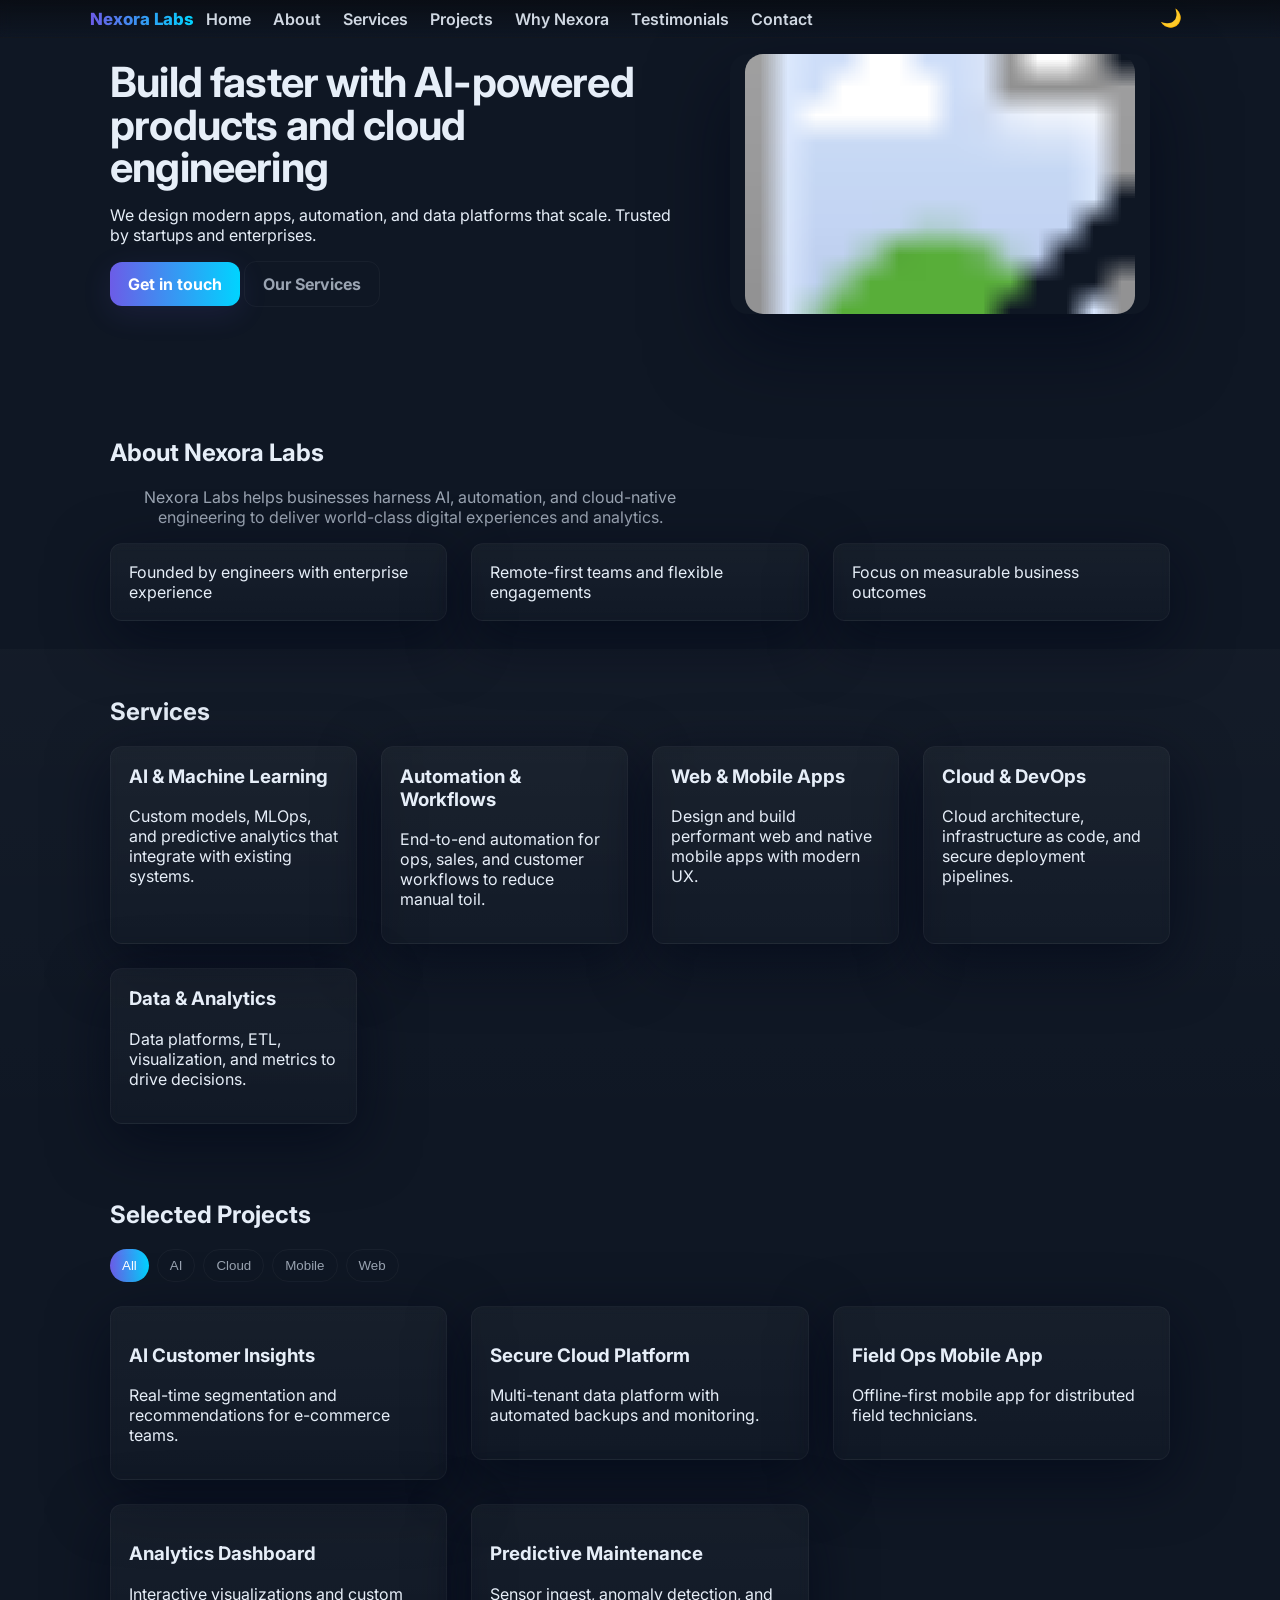
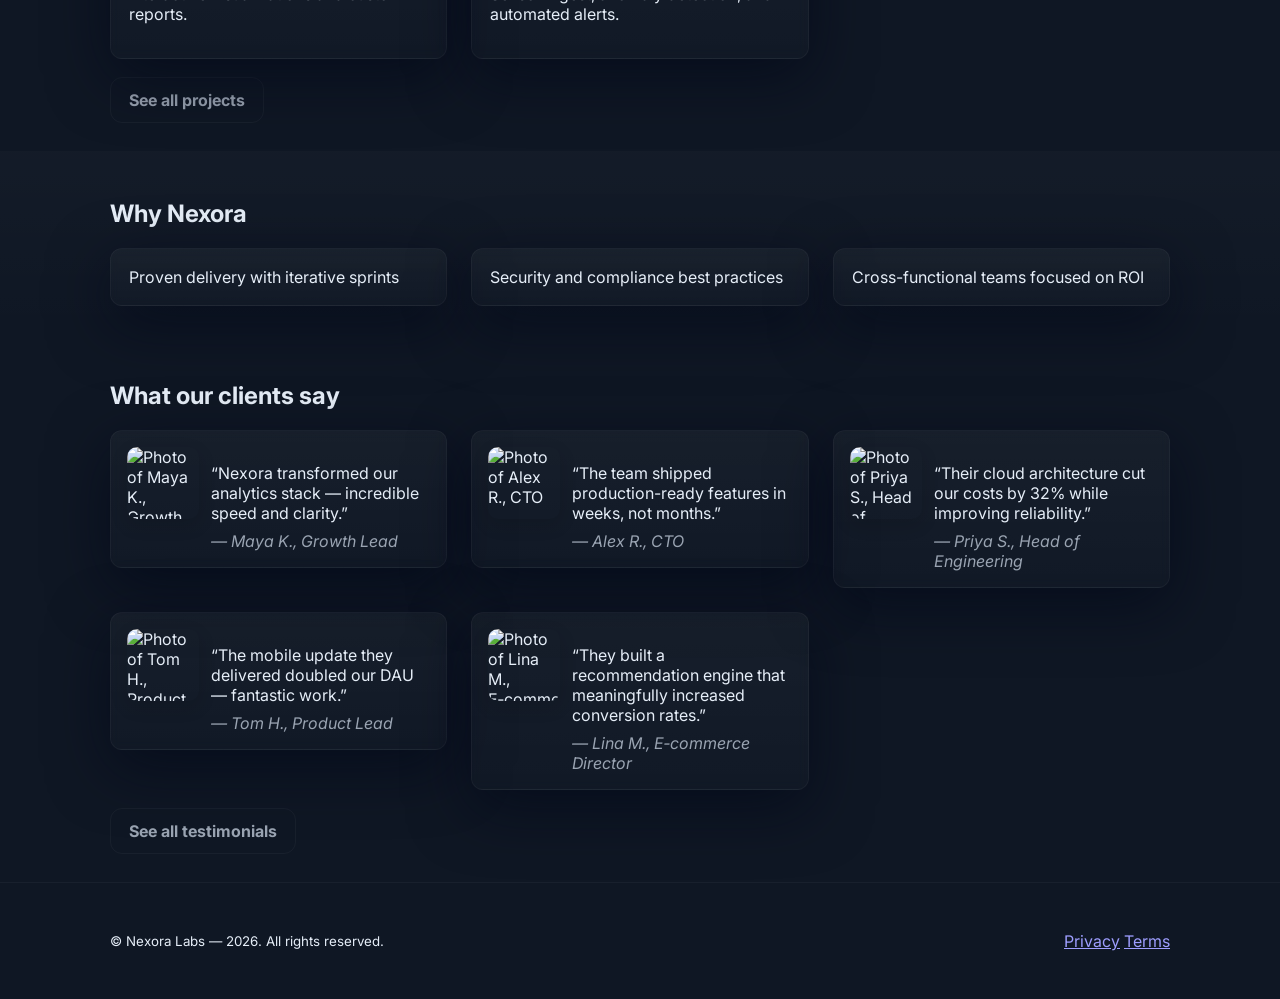
==== index.html @ e2e33c2c "Add files via upload" ====
<!doctype html>
<html lang="en">
<head>
  <meta charset="utf-8" />
  <meta name="viewport" content="width=device-width,initial-scale=1" />
  <title>Nexora Labs — AI. Cloud. Apps.</title>
  <link rel="preconnect" href="https://fonts.googleapis.com">
  <link rel="preconnect" href="https://fonts.gstatic.com" crossorigin>
  <link href="https://fonts.googleapis.com/css2?family=Inter:wght@300;400;600;700;800&display=swap" rel="stylesheet">
  <link rel="stylesheet" href="styles.css">
</head>
<body>
  <header class="site-header">
    <div class="container header-inner">
      <a class="brand" href="#">Nexora Labs</a>
      <nav class="nav" id="nav">
        <a href="index.html">Home</a>
        <a href="about.html">About</a>
        <a href="services.html">Services</a>
        <a href="projects.html">Projects</a>
        <a href="why.html">Why Nexora</a>
        <a href="testimonials.html">Testimonials</a>
        <a href="contact.html">Contact</a>
      </nav>
      <div class="header-controls">
        <button id="themeToggle" class="icon-btn" aria-label="Toggle theme">🌙</button>
        <button id="menuToggle" class="icon-btn mobile-only" aria-label="Toggle menu">☰</button>
      </div>
    </div>
  </header>

  <main>
    <section id="home" class="hero">
      <div class="container hero-grid">
        <div class="hero-copy">
          <h1>Build faster with AI-powered products and cloud engineering</h1>
          <p>We design modern apps, automation, and data platforms that scale. Trusted by startups and enterprises.</p>
          <div class="hero-cta">
            <a href="#contact" class="btn primary">Get in touch</a>
            <a href="#services" class="btn ghost">Our Services</a>
          </div>
        </div>
        <div class="hero-art" aria-hidden="true">
            <svg viewBox="0 0 600 400" class="art-svg">
            <defs>
                <clipPath id="rounded">
                <rect x="0" y="0" width="600" height="400" rx="28"/>
                </clipPath>
            </defs>

            <image
                href="https://media.istockphoto.com/id/2207141986/photo/ai-governance-and-responsive-generative-artificial-intelligence-use-compliance-strategy-and.jpg?s=2048x2048&w=is&k=20&c=4N4yTqnpya162cxoiM-u9-e-8QYSohvq8IU4RgKAtVo="
                x="0"
                y="0"
                width="600"
                height="400"
                preserveAspectRatio="xMidYMid slice"
                clip-path="url(#rounded)"
            />
            </svg>
      </div>
    </section>

    <section id="about" class="section">
      <div class="container">
        <h2>About Nexora Labs</h2>
        <p class="lead">Nexora Labs helps businesses harness AI, automation, and cloud-native engineering to deliver world-class digital experiences and analytics.</p>
        <div class="grid cards">
          <div class="card">Founded by engineers with enterprise experience</div>
          <div class="card">Remote-first teams and flexible engagements</div>
          <div class="card">Focus on measurable business outcomes</div>
        </div>
      </div>
    </section>

    <section id="services" class="section alt">
      <div class="container">
        <h2>Services</h2>
        <div class="grid services-grid">
          <article class="service card">
            <h3>AI & Machine Learning</h3>
            <p>Custom models, MLOps, and predictive analytics that integrate with existing systems.</p>
          </article>
          <article class="service card">
            <h3>Automation & Workflows</h3>
            <p>End-to-end automation for ops, sales, and customer workflows to reduce manual toil.</p>
          </article>
          <article class="service card">
            <h3>Web & Mobile Apps</h3>
            <p>Design and build performant web and native mobile apps with modern UX.</p>
          </article>
          <article class="service card">
            <h3>Cloud & DevOps</h3>
            <p>Cloud architecture, infrastructure as code, and secure deployment pipelines.</p>
          </article>
          <article class="service card">
            <h3>Data & Analytics</h3>
            <p>Data platforms, ETL, visualization, and metrics to drive decisions.</p>
          </article>
        </div>
      </div>
    </section>

    <section id="projects" class="section">
      <div class="container">
        <h2>Selected Projects</h2>
        <div class="filters" role="group" aria-label="Project filters">
          <button class="filter-btn active" data-filter="all">All</button>
          <button class="filter-btn" data-filter="ai">AI</button>
          <button class="filter-btn" data-filter="cloud">Cloud</button>
          <button class="filter-btn" data-filter="mobile">Mobile</button>
          <button class="filter-btn" data-filter="web">Web</button>
        </div>

        <div class="grid projects-grid" id="projectsGrid">
          <div class="project card" data-cat="ai web">
            <h3>AI Customer Insights</h3>
            <p>Real-time segmentation and recommendations for e-commerce teams.</p>
          </div>
          <div class="project card" data-cat="cloud">
            <h3>Secure Cloud Platform</h3>
            <p>Multi-tenant data platform with automated backups and monitoring.</p>
          </div>
          <div class="project card" data-cat="mobile">
            <h3>Field Ops Mobile App</h3>
            <p>Offline-first mobile app for distributed field technicians.</p>
          </div>
          <div class="project card" data-cat="web">
            <h3>Analytics Dashboard</h3>
            <p>Interactive visualizations and custom reports.</p>
          </div>
          <div class="project card" data-cat="ai cloud">
            <h3>Predictive Maintenance</h3>
            <p>Sensor ingest, anomaly detection, and automated alerts.</p>
          </div>
        </div>
        <div class="more-link" style="margin-top:18px">
          <a class="btn ghost" href="projects.html">See all projects</a>
        </div>
      </div>
    </section>

    <section id="why" class="section alt">
      <div class="container">
        <h2>Why Nexora</h2>
        <div class="grid cards">
          <div class="card">Proven delivery with iterative sprints</div>
          <div class="card">Security and compliance best practices</div>
          <div class="card">Cross-functional teams focused on ROI</div>
        </div>
      </div>
    </section>

    <section id="testimonials-home" class="section">
      <div class="container">
        <h2>What our clients say</h2>
        <div class="grid projects-grid">
          <div class="card testi-card">
            <p>“Nexora transformed our analytics stack — incredible speed and clarity.”</p>
            <cite>— Maya K., Growth Lead</cite>
          </div>
          <div class="card testi-card">
            <p>“The team shipped production-ready features in weeks, not months.”</p>
            <cite>— Alex R., CTO</cite>
          </div>
          <div class="card testi-card">
            <p>“Their cloud architecture cut our costs by 32% while improving reliability.”</p>
            <cite>— Priya S., Head of Engineering</cite>
          </div>
          <div class="card testi-card">
            <p>“The mobile update they delivered doubled our DAU — fantastic work.”</p>
            <cite>— Tom H., Product Lead</cite>
          </div>
          <div class="card testi-card">
            <p>“They built a recommendation engine that meaningfully increased conversion rates.”</p>
            <cite>— Lina M., E‑commerce Director</cite>
          </div>
        </div>
        <div style="margin-top:18px">
          <a class="btn ghost" href="testimonials.html">See all testimonials</a>
        </div>
      </div>
    </section>
  </main>

  <footer class="site-footer">
    <div class="container footer-inner">
      <small>© Nexora Labs — 2026. All rights reserved.</small>
      <nav class="foot-nav">
        <a href="#privacy">Privacy</a>
        <a href="#terms">Terms</a>
      </nav>
    </div>
  </footer>

  <script src="script.js" defer></script>
</body>
</html>
---- styles.css ----
:root{
  --bg:#0f1724;
  --surface:#0b1220;
  --muted:#9aa4b2;
  --fg:#e6eef8;
  --primary:#6C5CE7;
  --accent:#00D4FF;
  --card:#0f1a2b;
  --glass: rgba(255,255,255,0.03);
  --border: rgba(255,255,255,0.04);
  --radius:12px;
  --maxw:1100px;
  --gap:24px;
  color-scheme: dark;
}
:root.light{
  --bg:#f6f8fb;
  --surface:#ffffff;
  --muted:#6b7280;
  --fg:#0f1724;
  --primary:#4f46e5;
  --accent:#06b6d4;
  --card:#ffffff;
  --glass: rgba(0,0,0,0.03);
  --border: rgba(15,23,36,0.06);
  color-scheme: light;
}
*{box-sizing:border-box}
html,body{height:100%}
html{scroll-behavior:smooth}
 body{
  margin:0;font-family:Inter,system-ui,-apple-system,"Segoe UI",Roboto,"Helvetica Neue",Arial;
  background: var(--bg);
  color: var(--fg); -webkit-font-smoothing:antialiased;
 }
.container{max-width:var(--maxw);margin:0 auto;padding:28px 20px}
.header-inner{display:flex;align-items:center;gap:12px;padding:8px 0}
.brand{font-weight:800;background:linear-gradient(90deg,var(--primary),var(--accent));-webkit-background-clip:text;background-clip:text;color:transparent;font-size:1.05rem;text-decoration: none;}
.site-header{-webkit-backdrop-filter:blur(6px);backdrop-filter:blur(6px);position:sticky;top:0;z-index:40;background:linear-gradient(180deg,rgba(6,8,12,0.6),transparent);border-bottom:1px solid var(--border)}
.site-header .container{padding-top:0;padding-bottom:0}
.nav{display:flex;gap:22px;align-items:center}
.nav a{color:var(--fg);text-decoration:none;font-weight:600;opacity:0.9}
.nav a:hover{opacity:1;color:var(--fg);transform:translateY(-1px)}
.nav .close-btn{display:none}
.header-controls{margin-left:auto;display:flex;gap:8px;align-items:center}
.icon-btn{background:transparent;border:0;color:var(--muted);font-size:1.1rem;padding:8px;border-radius:8px;cursor:pointer}
.mobile-only{display:none}

.hero{padding:16px 0 48px;min-height:320px}
.hero .container{padding-top:0}
.hero-grid{display:grid;grid-template-columns:1fr 460px;gap:36px;align-items:center}
.hero-copy h1{font-size:2.4rem;line-height:1.03;margin:0 0 14px;letter-spacing:-0.02em}
.lead{color:var(--muted);max-width:60ch;text-align: center;}
.hero-art{display:flex;justify-content:center;align-items:center}
.hero-art .art-svg{width:100%;max-width:420px;height:260px;border-radius:18px;box-shadow:0 30px 80px rgba(2,6,23,0.6);transform:translateY(0);animation:float 6s ease-in-out infinite;z-index:0}
.hero-art{z-index:0}
.btn{display:inline-block;padding:12px 18px;border-radius:12px;text-decoration:none;font-weight:700}
.btn.primary{background:linear-gradient(90deg,var(--primary),var(--accent));color:white;box-shadow:0 8px 30px rgba(108,92,231,0.12)}
.btn.ghost{background:transparent;border:1px solid rgba(255,255,255,0.04);color:var(--muted)}

/* Button and focus polish */
.btn:hover{transform:translateY(-2px);transition:transform .18s ease}
a{transition:color .18s ease}
a:focus-visible,button:focus-visible,input:focus-visible,textarea:focus-visible{outline:3px solid rgba(100,116,255,0.12);outline-offset:3px;border-radius:8px}

/* Reveal animation */
.reveal{opacity:1;transform:none;transition:opacity .6s ease,transform .6s cubic-bezier(.2,.9,.2,1)}
.card{opacity:1;transform:none}
.hero-copy{opacity:1;transform:none;position:relative;z-index:2}

/* Toast / success */
.toast{position:fixed;right:20px;bottom:20px;background:linear-gradient(90deg,var(--primary),var(--accent));color:white;padding:12px 16px;border-radius:12px;box-shadow:0 8px 30px rgba(2,6,23,0.6);z-index:80;display:flex;gap:8px;align-items:center}
.toast button{background:transparent;border:0;color:inherit;cursor:pointer;font-weight:700}

/* Form error message */
.field-error{color:#ffb4b4;font-size:0.95rem;margin-top:6px}


.section{padding:0 0}
.section.alt{background:linear-gradient(180deg,rgba(255,255,255,0.02),transparent)}
.grid{display:grid;gap:var(--gap)}
.cards{grid-template-columns:repeat(auto-fit,minmax(180px,1fr))}
.card{background:linear-gradient(180deg, rgba(255,255,255,0.035), rgba(255,255,255,0.01));padding:18px;border-radius:var(--radius);box-shadow:0 18px 60px rgba(2,6,23,0.6);border:1px solid var(--border);backdrop-filter: blur(4px);-webkit-backdrop-filter: blur(4px);color: var(--fg)}
.card *{color:inherit}
.services-grid{grid-template-columns:repeat(auto-fit,minmax(220px,1fr))}
.service h3{margin-top:0}

.filters{display:flex;gap:8px;margin:18px 0 24px}
.filter-btn{background:transparent;border:1px solid rgba(255,255,255,0.04);padding:8px 12px;border-radius:999px;color:var(--muted);cursor:pointer}
.filter-btn.active{background:linear-gradient(90deg,var(--primary),var(--accent));color:white;border:0}
.projects-grid{grid-template-columns:repeat(auto-fit,minmax(260px,1fr));align-items:start}
.project{transition:transform .28s cubic-bezier(.2,.9,.2,1),box-shadow .18s,opacity .28s}
.project:hover{transform:translateY(-8px);box-shadow:0 18px 60px rgba(2,6,23,0.6)}
.project.hide{opacity:0;transform:translateY(12px);pointer-events:none;height:0;padding:0;margin:0}

.testimonials{position:relative;min-height:140px}
.testi{display:none;padding:22px;border-left:4px solid var(--primary);background:linear-gradient(90deg,rgba(255,255,255,0.01),transparent);border-radius:10px}
.testi.active{display:block}
 /* List view default spacing */
 .testimonials.list .testi{display:block;margin-bottom:14px}

/* Testimonials view toggle styles */
.test-controls{display:flex;align-items:center;gap:8px}
.toggle-view-btn{background:transparent;border:1px solid var(--border);padding:8px;border-radius:8px;color:var(--muted);cursor:pointer;display:inline-grid;place-items:center;width:40px;height:40px}
.toggle-view-btn svg{color:var(--muted);width:18px;height:18px}
.toggle-view-btn.active{background:linear-gradient(90deg,var(--primary),var(--accent));color:white;border:0}
.toggle-view-btn.active svg{color:white}

/* Grid view for testimonials */
.testimonials.grid{display:grid;grid-template-columns:repeat(auto-fit,minmax(260px,1fr));gap:18px}
.testimonials.grid .testi{display:block;border-left:0;background:linear-gradient(180deg, rgba(255,255,255,0.02), rgba(255,255,255,0.01));padding:18px;border-radius:12px}

/* List view (default) */
.testimonials.list{display:block}
.testimonials.list .testi{display:block;border-left:4px solid var(--primary);background:transparent;padding:18px;border-radius:0}

/* Avatar and testimonial layout */
.testi{display:flex;align-items:flex-start;gap:12px}
.testi .testi-body{flex:1}
.testi-avatar{width:56px;height:56px;border-radius:50%;object-fit:cover;flex:0 0 56px;box-shadow:0 6px 18px rgba(0,0,0,0.12)}
.testimonials.grid .testi-avatar{width:64px;height:64px;flex:0 0 64px}
.testimonials.list .testi-avatar{width:48px;height:48px;flex:0 0 48px}

/* Slight spacing tweaks for grid cards */
.testimonials.grid .testi p{margin-bottom:8px}
.testimonials.grid .testi cite{display:block;color:var(--muted);font-size:0.92rem;margin-top:6px}

/* Homepage testimonial card avatars */
.testi-card{display:flex;align-items:flex-start;gap:12px}
.testi-card .testi-avatar{width:72px;height:72px;flex:0 0 72px;border-radius:10px}
.testi-card .testi-body{flex:1}
.testi-card.has-avatar{padding:16px}
.testi-card p{margin-bottom:8px}
.testi-card cite{display:block;color:var(--muted);margin-top:6px}
.testi p{font-size:1.05rem;line-height:1.6;margin:0}
.testi cite{display:block;margin-top:8px;color:var(--muted);font-weight:600}

.contact-grid{display:grid;grid-template-columns:1fr 320px;gap:32px}
.contact-grid{display:grid;grid-template-columns:1fr 320px;gap:32px}
form label{display:block;margin-bottom:12px}
input,textarea{width:100%;padding:12px;border-radius:10px;border:1px solid var(--border);background:transparent;color:inherit}
.site-footer{border-top:1px solid var(--border);padding:28px 0;background:transparent}
.footer-inner{display:flex;justify-content:space-between;align-items:center;gap:12px}
.form-actions{margin-top:12px}
.form-msg{margin-top:12px;color:var(--accent)}

.site-footer{border-top:1px solid var(--border);padding:20px 0;background:transparent}
.footer-inner{display:flex;justify-content:space-between;align-items:center}

@media(max-width:900px){
  .hero-grid{grid-template-columns:1fr}
  .header-controls{gap:6px}
  /* Mobile: full-screen overlay nav */
  .nav{position:fixed;inset:0;left:0;right:0;top:0;background:var(--surface);display:none;flex-direction:column;align-items:center;padding-top:84px;transform:translateY(-100%);transition:transform .28s ease;z-index:9999}
  .nav.open{transform:translateY(0);display: flex;overscroll-behavior-y: contain;}
  .mobile-only{display:inline-flex}
  /* Prevent page scroll when nav open */
  body.nav-open{overflow:hidden;height:100%}
  /* Larger, centered nav links for mobile */
  .nav a{display:block;padding:12px 0;font-size:1.1rem}
  /* Backdrop behind the nav overlay */
  .nav-backdrop{position:fixed;inset:0;background:rgba(0,0,0,0.45);z-index:9998;opacity:0;pointer-events:none;transition:opacity .18s}
  .nav-backdrop.active{opacity:1;pointer-events:auto}
  /* hide header chrome (brand + controls) while nav overlay is open, but keep nav visible */
  body.nav-open .site-header .brand,
  body.nav-open .site-header .header-controls{opacity:0;pointer-events:none}
  /* hide the header's inline nav while overlay is open to avoid duplicate links */
  body.nav-open .site-header .nav{display:none}
  /* Close button inside the nav */
  .nav .close-btn{display:block;position:absolute;right:14px;top:12px;background:transparent;border:0;color:var(--fg);font-size:1.2rem;padding:8px;border-radius:8px;cursor:pointer;z-index:10001}
}

@media(min-width:1200px){
  .hero-copy h1{font-size:2.6rem}
}

/* Utility */
.hidden{display:none}

/* Two-column layout for the Why page */
.page-why .lead{column-count:2;column-gap:32px;column-rule:1px solid var(--border);max-width:none;text-align:left}
.page-why .lead h3,.page-why .lead h4{break-inside:avoid-column;column-span:all;-webkit-column-span:all;margin-top:0}
.page-why .lead ul{column-span:all;-webkit-column-span:all}
@media(max-width:900px){
  .page-why .lead{column-count:1}
}

/* Two-column layout for the About page */
.page-about .lead{column-count:2;column-gap:32px;column-rule:1px solid var(--border);max-width:none;text-align:left}
.page-about .lead h3,.page-about .lead h4{break-inside:avoid-column;column-span:all;-webkit-column-span:all;margin-top:0}
.page-about .lead ul{column-span:all;-webkit-column-span:all}
@media(max-width:900px){
  .page-about .lead{column-count:1}
}

@keyframes float{ 0%{transform:translateY(0)}50%{transform:translateY(-12px)}100%{transform:translateY(0)} }
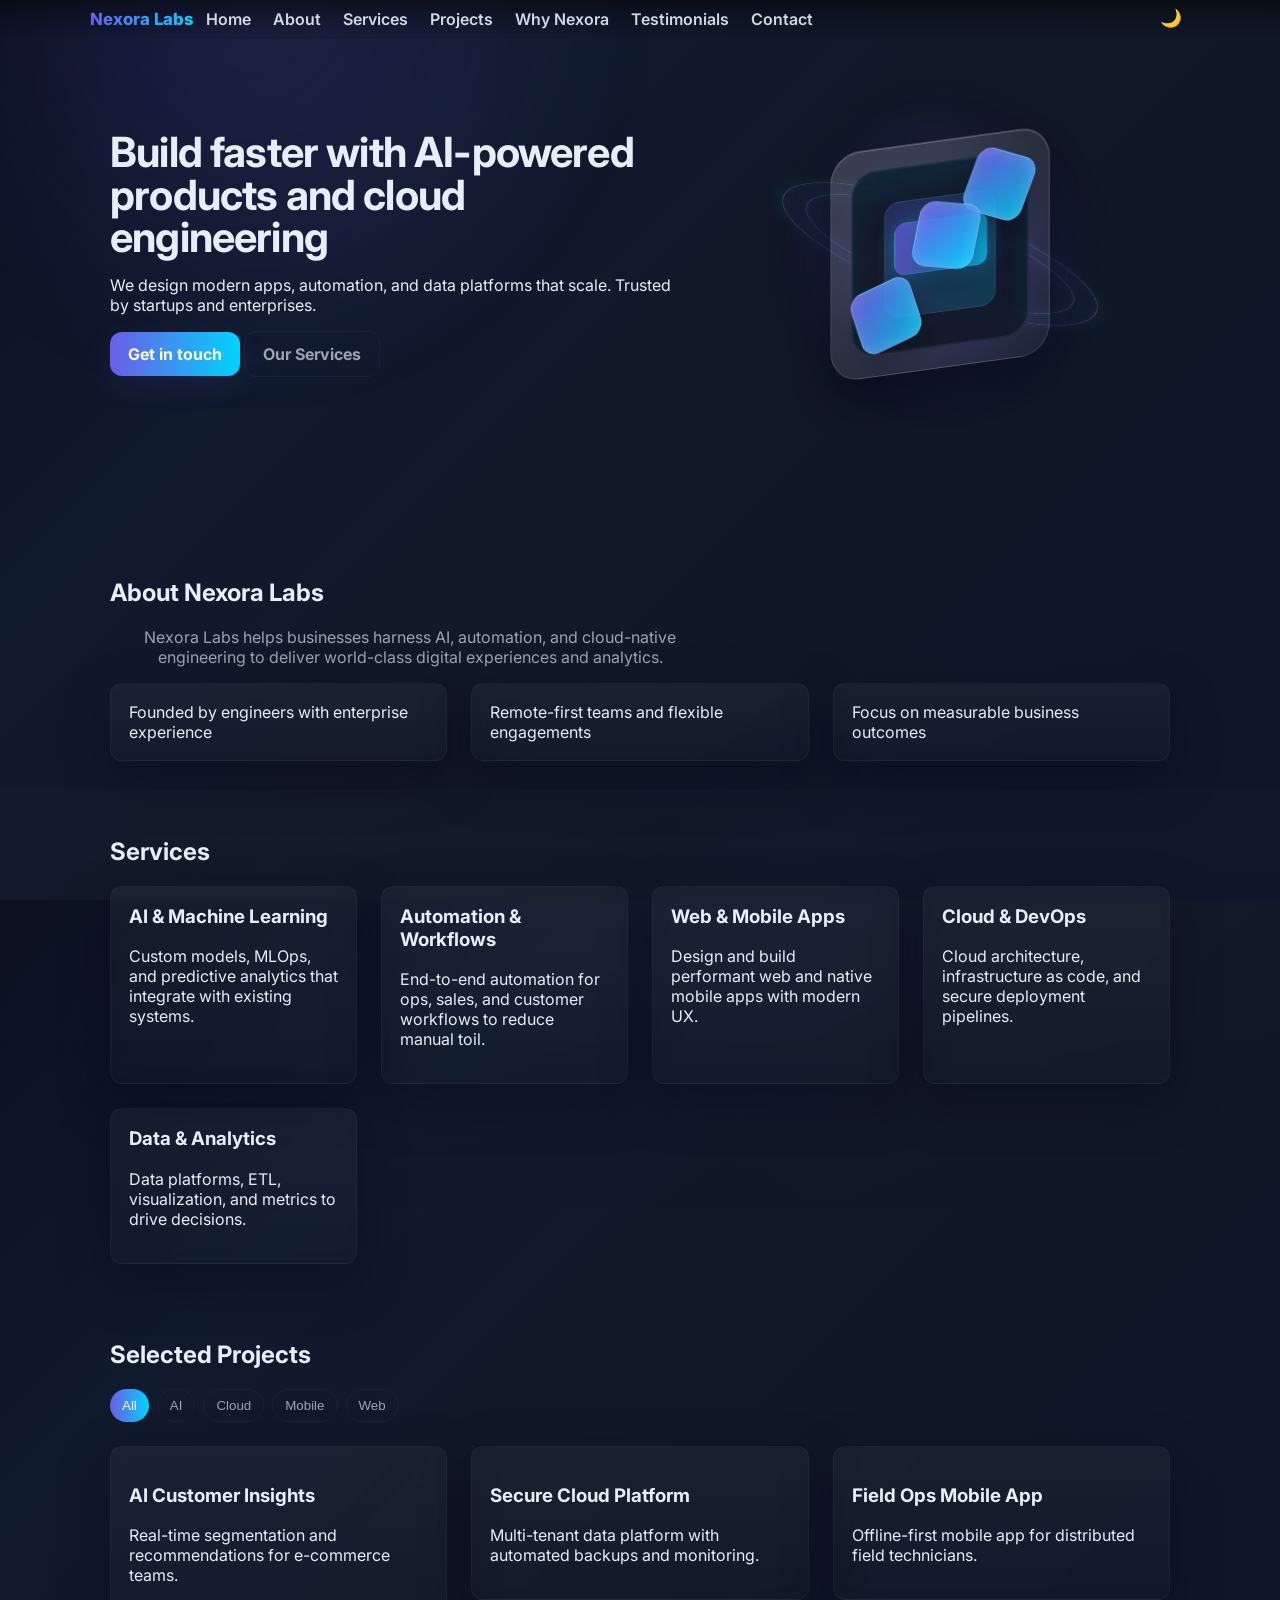
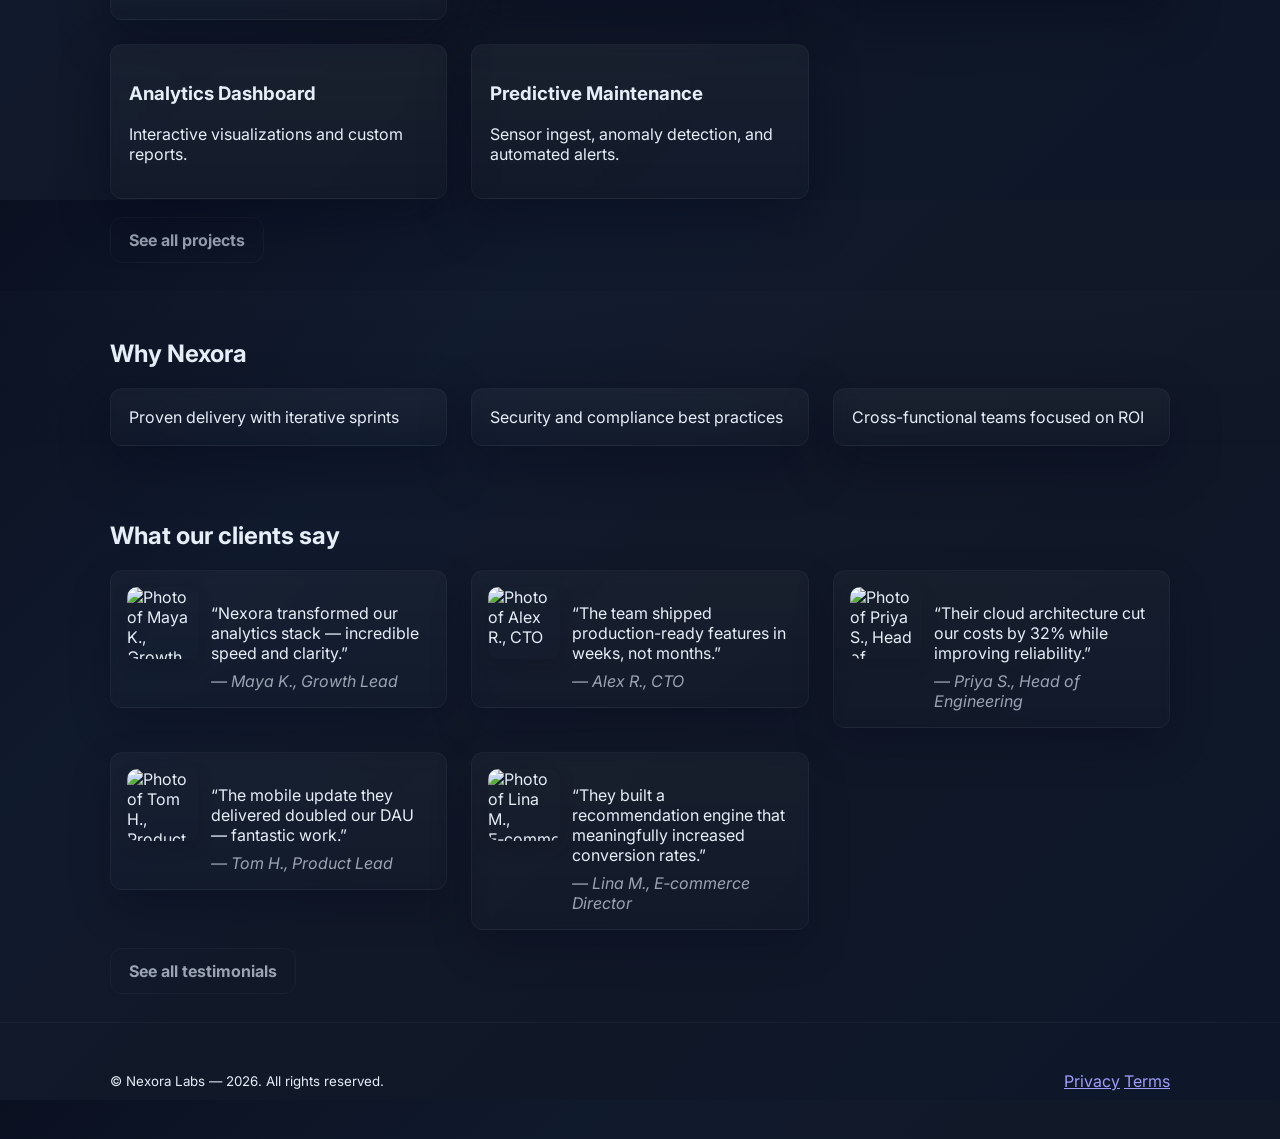
==== commit e1c8434b: "Add files via upload" ====
--- a/index.html
+++ b/index.html
@@ -41,24 +41,18 @@
           </div>
         </div>
         <div class="hero-art" aria-hidden="true">
-            <svg viewBox="0 0 600 400" class="art-svg">
-            <defs>
-                <clipPath id="rounded">
-                <rect x="0" y="0" width="600" height="400" rx="28"/>
-                </clipPath>
-            </defs>
-
-            <image
-                href="https://media.istockphoto.com/id/2207141986/photo/ai-governance-and-responsive-generative-artificial-intelligence-use-compliance-strategy-and.jpg?s=2048x2048&w=is&k=20&c=4N4yTqnpya162cxoiM-u9-e-8QYSohvq8IU4RgKAtVo="
-                x="0"
-                y="0"
-                width="600"
-                height="400"
-                preserveAspectRatio="xMidYMid slice"
-                clip-path="url(#rounded)"
-            />
-            </svg>
-      </div>
+          <div class="hero-model">
+            <div class="model-glow"></div>
+            <div class="model-orbit orbit-one"></div>
+            <div class="model-orbit orbit-two"></div>
+            <div class="model-core">
+              <div class="core-panel"></div>
+              <div class="core-cube cube-a"></div>
+              <div class="core-cube cube-b"></div>
+              <div class="core-cube cube-c"></div>
+            </div>
+          </div>
+        </div>
     </section>
 
     <section id="about" class="section">
@@ -193,6 +187,7 @@
     </div>
   </footer>
 
+  <script src="https://cdn.jsdelivr.net/npm/three@0.161.0/build/three.min.js"></script>
   <script src="script.js" defer></script>
 </body>
 </html>
--- a/styles.css
+++ b/styles.css
@@ -11,6 +11,9 @@
   --radius:12px;
   --maxw:1100px;
   --gap:24px;
+  --shadow-3d: 0 22px 60px rgba(2,6,23,0.62);
+  --glow-a: rgba(108, 92, 231, 0.25);
+  --glow-b: rgba(0, 212, 255, 0.22);
   color-scheme: dark;
 }
 :root.light{
@@ -30,9 +33,15 @@
 html{scroll-behavior:smooth}
  body{
   margin:0;font-family:Inter,system-ui,-apple-system,"Segoe UI",Roboto,"Helvetica Neue",Arial;
-  background: var(--bg);
+  background: linear-gradient(135deg, #0a1020 0%, #101a2d 28%, #111827 52%, #0d1729 100%);
   color: var(--fg); -webkit-font-smoothing:antialiased;
+  position:relative; overflow-x:hidden;
  }
+body::before{
+  content:""; position:fixed; inset:-15% -10% 30% -10%;
+  background: radial-gradient(circle at 25% 20%, rgba(108,92,231,0.2), transparent 28%);
+  filter: blur(60px); pointer-events:none; opacity:0.9; z-index:-1;
+}
 .container{max-width:var(--maxw);margin:0 auto;padding:28px 20px}
 .header-inner{display:flex;align-items:center;gap:12px;padding:8px 0}
 .brand{font-weight:800;background:linear-gradient(90deg,var(--primary),var(--accent));-webkit-background-clip:text;background-clip:text;color:transparent;font-size:1.05rem;text-decoration: none;}
@@ -51,9 +60,55 @@
 .hero-grid{display:grid;grid-template-columns:1fr 460px;gap:36px;align-items:center}
 .hero-copy h1{font-size:2.4rem;line-height:1.03;margin:0 0 14px;letter-spacing:-0.02em}
 .lead{color:var(--muted);max-width:60ch;text-align: center;}
-.hero-art{display:flex;justify-content:center;align-items:center}
-.hero-art .art-svg{width:100%;max-width:420px;height:260px;border-radius:18px;box-shadow:0 30px 80px rgba(2,6,23,0.6);transform:translateY(0);animation:float 6s ease-in-out infinite;z-index:0}
-.hero-art{z-index:0}
+.hero-art{display:flex;justify-content:center;align-items:center;position:relative;min-height:320px;z-index:0}
+.hero-art .art-svg{display:none}
+.hero-model{position:relative;width:min(100%,420px);aspect-ratio:1.05;display:grid;place-items:center;transform:translateY(0);animation:float 6s ease-in-out infinite;overflow:hidden;border-radius:28px;background:radial-gradient(circle at center, rgba(18,25,40,0.45), transparent 60%)}
+.hero-model canvas{display:block;width:100%;height:100%;border-radius:28px}
+.model-glow{
+  position:absolute;inset:12% 14% 10% 14%;
+  border-radius:50%;
+  background:radial-gradient(circle, rgba(0,212,255,0.34) 0%, rgba(108,92,231,0.18) 28%, rgba(15,23,36,0) 72%);
+  filter:blur(8px)
+}
+.model-orbit{
+  position:absolute;inset:18% 10%;
+  border:1px solid rgba(255,255,255,0.18);
+  border-radius:50%;
+  transform:rotateX(68deg) rotateY(20deg);
+  box-shadow:inset 0 0 30px rgba(108,92,231,0.14), 0 0 20px rgba(0,212,255,0.08);
+}
+.orbit-one{animation:spin 16s linear infinite}
+.orbit-two{inset:24% 16%;animation:spinReverse 12s linear infinite}
+.model-core{
+  position:relative;width:240px;height:240px;display:grid;place-items:center;
+  border-radius:32px;background:linear-gradient(135deg, rgba(255,255,255,0.16), rgba(255,255,255,0.04));
+  border:1px solid rgba(255,255,255,0.14);box-shadow:0 24px 60px rgba(2,6,23,0.7), inset 0 1px 0 rgba(255,255,255,0.2);
+  transform:rotateX(18deg) rotateY(-24deg);
+}
+.core-panel{
+  position:absolute;inset:22px;width:calc(100% - 44px);height:calc(100% - 44px);border-radius:26px;
+  background:linear-gradient(180deg, rgba(10,15,30,0.82), rgba(17,24,39,0.92));
+  border:1px solid rgba(255,255,255,0.08);
+  box-shadow:inset 0 0 0 1px rgba(109,125,255,0.1), inset 0 24px 34px rgba(0,212,255,0.08);
+}
+.core-panel::before, .core-panel::after{
+  content:""; position:absolute; inset:18% 18%; border-radius:16px;
+  border:1px solid rgba(255,255,255,0.08); background:linear-gradient(135deg, rgba(108,92,231,0.25), rgba(0,212,255,0.18));
+}
+.core-panel::after{
+  inset:30% auto auto 24%; width:52%; height:28%; border-radius:12px;
+  background:linear-gradient(90deg, rgba(108,92,231,0.7), rgba(0,212,255,0.72));
+  box-shadow:0 0 22px rgba(0,212,255,0.32)
+}
+.core-cube{
+  position:absolute; width:68px; height:68px; border-radius:16px;
+  background:linear-gradient(135deg, rgba(108,92,231,0.9), rgba(0,212,255,0.82));
+  border:1px solid rgba(255,255,255,0.3);
+  box-shadow:0 14px 26px rgba(6,12,24,0.28), inset 0 0 18px rgba(255,255,255,0.18);
+}
+.cube-a{top:20px;right:20px;transform:translateZ(28px) rotate(22deg)}
+.cube-b{bottom:28px;left:26px;transform:translateZ(34px) rotate(-18deg)}
+.cube-c{top:42%;left:53%;transform:translate(-50%, -50%) translateZ(42px) rotate(12deg)}
 .btn{display:inline-block;padding:12px 18px;border-radius:12px;text-decoration:none;font-weight:700}
 .btn.primary{background:linear-gradient(90deg,var(--primary),var(--accent));color:white;box-shadow:0 8px 30px rgba(108,92,231,0.12)}
 .btn.ghost{background:transparent;border:1px solid rgba(255,255,255,0.04);color:var(--muted)}
@@ -76,11 +131,20 @@
 .field-error{color:#ffb4b4;font-size:0.95rem;margin-top:6px}
 
 
-.section{padding:0 0}
-.section.alt{background:linear-gradient(180deg,rgba(255,255,255,0.02),transparent)}
+.section{padding:0 0; position:relative;}
+.section.alt{background:linear-gradient(180deg,rgba(255,255,255,0.01),transparent)}
 .grid{display:grid;gap:var(--gap)}
 .cards{grid-template-columns:repeat(auto-fit,minmax(180px,1fr))}
-.card{background:linear-gradient(180deg, rgba(255,255,255,0.035), rgba(255,255,255,0.01));padding:18px;border-radius:var(--radius);box-shadow:0 18px 60px rgba(2,6,23,0.6);border:1px solid var(--border);backdrop-filter: blur(4px);-webkit-backdrop-filter: blur(4px);color: var(--fg)}
+.card{
+  position:relative; overflow:hidden; background:linear-gradient(180deg, rgba(255,255,255,0.04), rgba(255,255,255,0.01));
+  padding:18px;border-radius:var(--radius);box-shadow:0 18px 50px rgba(2,6,23,0.38);border:1px solid var(--border);
+  backdrop-filter: blur(4px);-webkit-backdrop-filter: blur(4px);color: var(--fg);
+  transition: transform .2s ease, border-color .2s ease, box-shadow .2s ease;
+}
+.card:hover{
+  transform: translateY(-4px);
+  box-shadow:0 22px 56px rgba(2,6,23,0.52); border-color: rgba(255,255,255,0.1);
+}
 .card *{color:inherit}
 .services-grid{grid-template-columns:repeat(auto-fit,minmax(220px,1fr))}
 .service h3{margin-top:0}
@@ -94,10 +158,15 @@
 .project.hide{opacity:0;transform:translateY(12px);pointer-events:none;height:0;padding:0;margin:0}
 
 .testimonials{position:relative;min-height:140px}
-.testi{display:none;padding:22px;border-left:4px solid var(--primary);background:linear-gradient(90deg,rgba(255,255,255,0.01),transparent);border-radius:10px}
-.testi.active{display:block}
+.testi{
+  display:block; opacity:0; max-height:0; overflow:hidden; padding:0 22px; margin:0; border-left:4px solid transparent;
+  background:linear-gradient(90deg,rgba(255,255,255,0.01),transparent); border-radius:10px;
+  transform:translateY(16px); transition:opacity .45s ease, transform .45s ease, max-height .45s ease, padding .45s ease, border-color .45s ease, margin .45s ease;
+  pointer-events:none;
+}
+.testi.active{opacity:1; max-height:220px; padding:22px; border-left-color:var(--primary); transform:translateY(0); pointer-events:auto}
  /* List view default spacing */
- .testimonials.list .testi{display:block;margin-bottom:14px}
+ .testimonials.list .testi{margin-bottom:14px}
 
 /* Testimonials view toggle styles */
 .test-controls{display:flex;align-items:center;gap:8px}
@@ -108,11 +177,12 @@
 
 /* Grid view for testimonials */
 .testimonials.grid{display:grid;grid-template-columns:repeat(auto-fit,minmax(260px,1fr));gap:18px}
-.testimonials.grid .testi{display:block;border-left:0;background:linear-gradient(180deg, rgba(255,255,255,0.02), rgba(255,255,255,0.01));padding:18px;border-radius:12px}
+.testimonials.grid .testi{display:block; opacity:1; max-height:none; border-left:0; background:linear-gradient(180deg, rgba(255,255,255,0.02), rgba(255,255,255,0.01));padding:18px;border-radius:12px; transform:none; pointer-events:auto; margin:0}
 
 /* List view (default) */
 .testimonials.list{display:block}
-.testimonials.list .testi{display:block;border-left:4px solid var(--primary);background:transparent;padding:18px;border-radius:0}
+.testimonials.list .testi{display:block;border-left:4px solid var(--primary);background:transparent;padding:18px;border-radius:0; opacity:0; max-height:0; pointer-events:none; transform:translateY(12px)}
+.testimonials.list .testi.active{opacity:1; max-height:220px; padding:18px; transform:translateY(0)}
 
 /* Avatar and testimonial layout */
 .testi{display:flex;align-items:flex-start;gap:12px}
@@ -178,7 +248,7 @@
 .hidden{display:none}
 
 /* Two-column layout for the Why page */
-.page-why .lead{column-count:2;column-gap:32px;column-rule:1px solid var(--border);max-width:none;text-align:left}
+.page-why .lead{column-count:2;column-gap:32px;column-rule:1px solid var(--border);max-width:none;text-align:left; background:linear-gradient(180deg, rgba(255,255,255,0.02), rgba(255,255,255,0.01)); border:1px solid var(--border); border-radius:24px; padding:22px 24px; box-shadow:var(--shadow-3d); }
 .page-why .lead h3,.page-why .lead h4{break-inside:avoid-column;column-span:all;-webkit-column-span:all;margin-top:0}
 .page-why .lead ul{column-span:all;-webkit-column-span:all}
 @media(max-width:900px){
@@ -186,12 +256,21 @@
 }
 
 /* Two-column layout for the About page */
-.page-about .lead{column-count:2;column-gap:32px;column-rule:1px solid var(--border);max-width:none;text-align:left}
+.page-about .lead{column-count:2;column-gap:32px;column-rule:1px solid var(--border);max-width:none;text-align:left; background:linear-gradient(180deg, rgba(255,255,255,0.02), rgba(255,255,255,0.01)); border:1px solid var(--border); border-radius:24px; padding:22px 24px; box-shadow:var(--shadow-3d); }
 .page-about .lead h3,.page-about .lead h4{break-inside:avoid-column;column-span:all;-webkit-column-span:all;margin-top:0}
 .page-about .lead ul{column-span:all;-webkit-column-span:all}
 @media(max-width:900px){
   .page-about .lead{column-count:1}
 }
 
+.testimonials .testi,
+.testimonials.grid .testi,
+.testi-card{
+  position:relative; overflow:hidden; background:linear-gradient(180deg, rgba(255,255,255,0.03), rgba(255,255,255,0.01));
+  border:1px solid var(--border); box-shadow:0 18px 40px rgba(2,6,23,0.24);
+}
+
 @keyframes float{ 0%{transform:translateY(0)}50%{transform:translateY(-12px)}100%{transform:translateY(0)} }
-
+@keyframes spin{ from{transform:rotateX(68deg) rotateY(20deg) rotateZ(0deg)} to{transform:rotateX(68deg) rotateY(20deg) rotateZ(360deg)} }
+@keyframes spinReverse{ from{transform:rotateX(68deg) rotateY(-10deg) rotateZ(360deg)} to{transform:rotateX(68deg) rotateY(-10deg) rotateZ(0deg)} }
+
